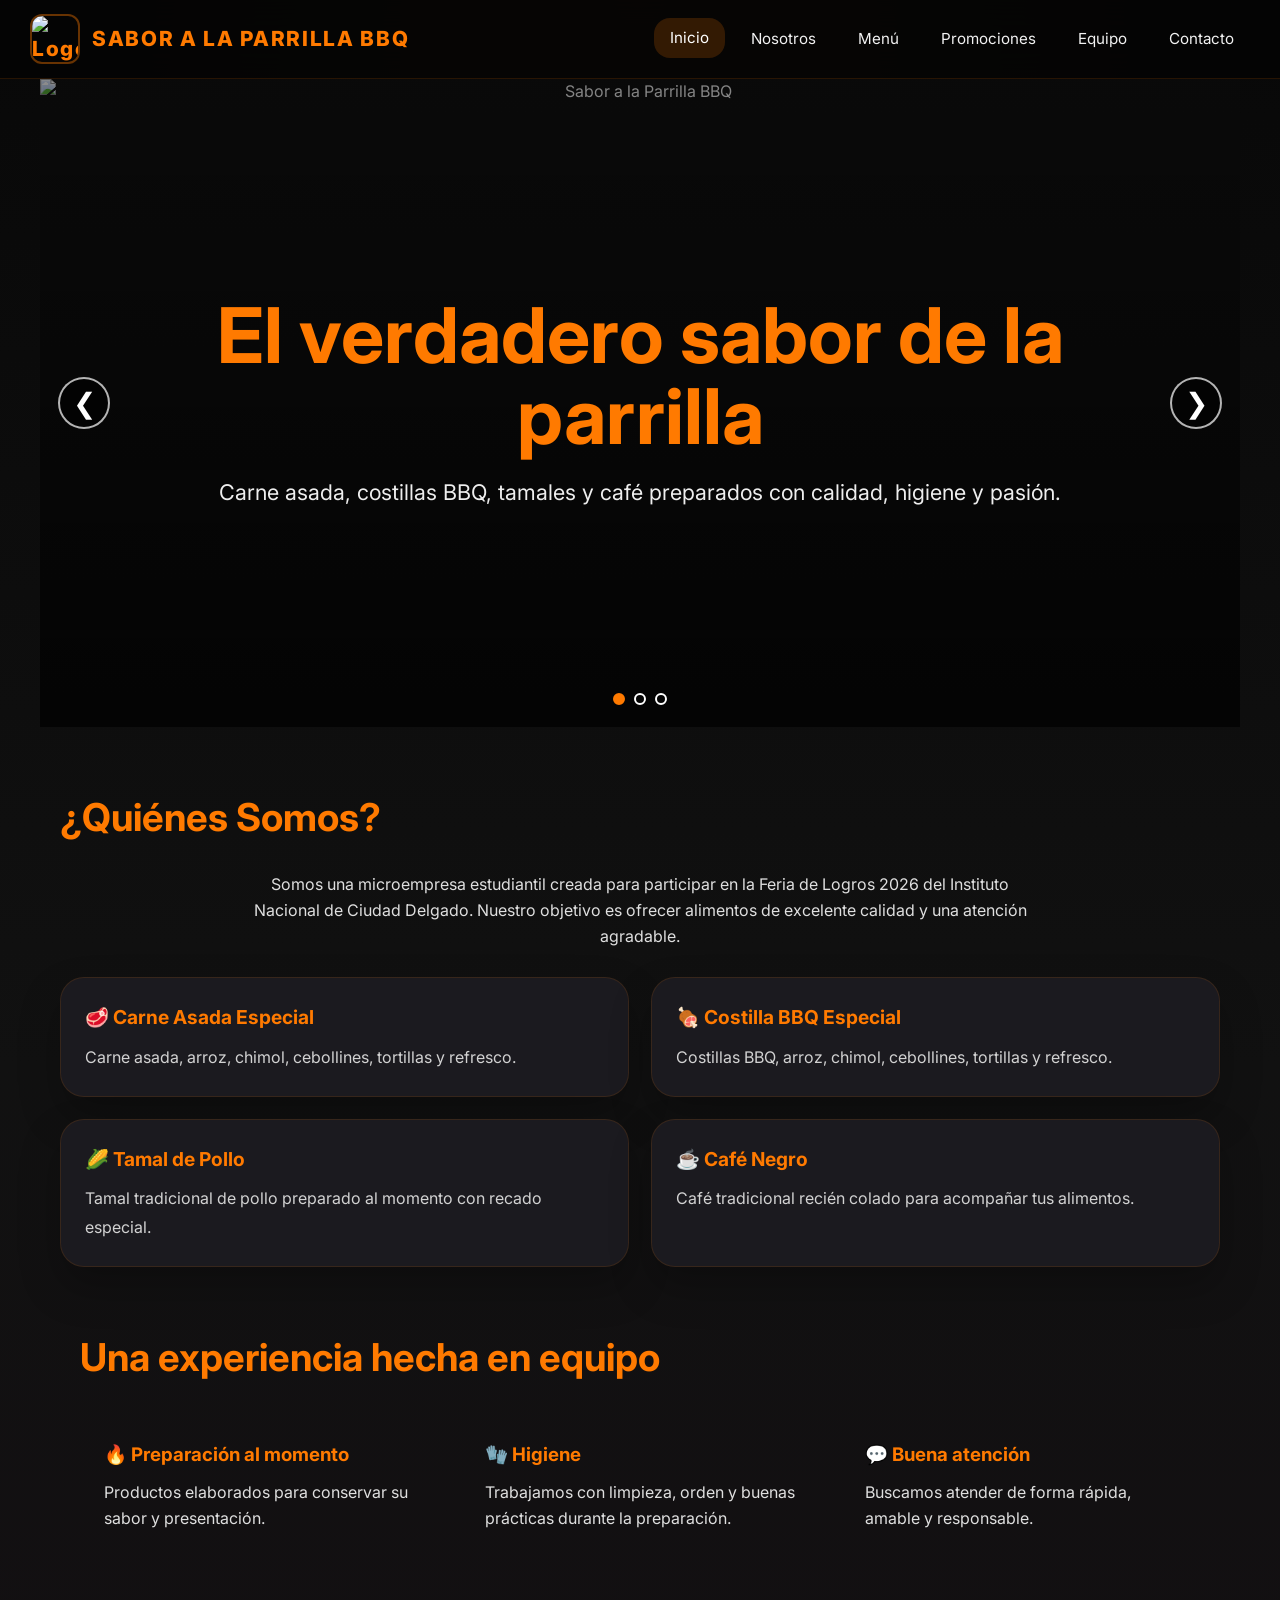
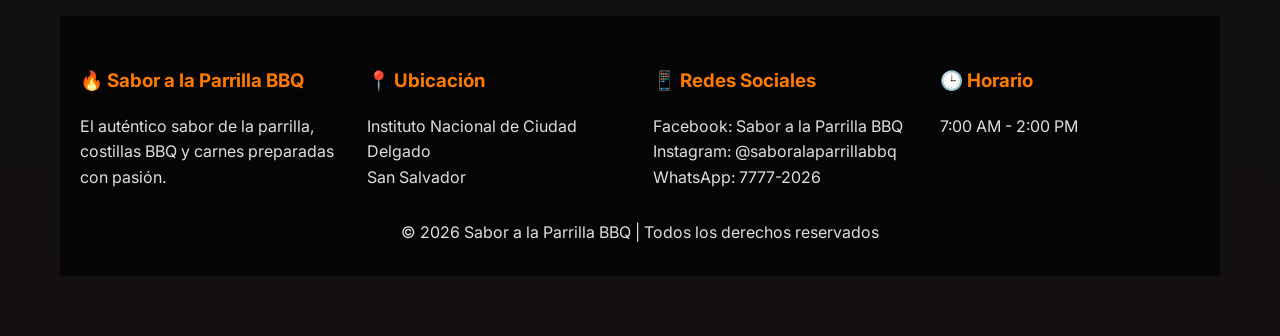
==== index.html @ 65490819 "Update index.html" ====
<!DOCTYPE html>
<html lang="es">
<head>
  <meta charset="UTF-8">
  <meta name="viewport" content="width=device-width, initial-scale=1.0">
  <title>Inicio | Sabor a la Parrilla BBQ</title>
  <link rel="stylesheet" href="./CSS/style.css">
  <link href="https://fonts.googleapis.com/css2?family=Inter:wght@300;400;600;700;800&display=swap" rel="stylesheet">
</head>
<body>

  <!-- ===== HEADER ===== -->
  <header class="reveal">
    <div class="logo">
      <img src="img/logo.png" alt="Logo Sabor a la Parrilla BBQ" />
      SABOR A LA PARRILLA BBQ
    </div>
    <nav>
      <a href="index.html" class="active">Inicio</a>
      <a href="./HTML/Nosotros.html">Nosotros</a>
      <a href="./HTML/Menu.html">Menú</a>
      <a href="./HTML/Promociones.html">Promociones</a>
      <a href="./HTML/Equipo.html">Equipo</a>
      <a href="./HTML/Contacto.html">Contacto</a>
    </nav>
  </header>

  <!-- ===== HERO ===== -->
  <section class="hero-home reveal" id="heroCarrusel" aria-label="Imágenes principales de Sabor a la Parrilla BBQ">
    <div class="hero-slides" aria-hidden="true">
      <img class="hero-slide active" src="img/banner.png" alt="Sabor a la Parrilla BBQ">
      <img class="hero-slide" src="img/carrusel2.png" alt="Platillos de Sabor a la Parrilla BBQ">
      <img class="hero-slide" src="img/carrusel3.png" alt="Especialidades de Sabor a la Parrilla BBQ">
    </div>
    <div class="hero-overlay"></div>

    <button class="hero-arrow hero-prev" type="button" aria-label="Imagen anterior">&#10094;</button>
    <button class="hero-arrow hero-next" type="button" aria-label="Siguiente imagen">&#10095;</button>

    <div class="hero-inner">
      <h1>El verdadero sabor de la parrilla</h1>
      <p>Carne asada, costillas BBQ, tamales y café preparados con calidad, higiene y pasión.</p>
    </div>

    <div class="hero-dots" aria-label="Seleccionar imagen">
      <button type="button" class="hero-dot active" data-slide="0" aria-label="./IMG/Imagen 1"></button>
      <button type="button" class="hero-dot" data-slide="1" aria-label="./IMG/Imagen 2"></button>
      <button type="button" class="hero-dot" data-slide="2" aria-label="./IMG/Imagen 3"></button>
    </div>
  </section>

  <!-- ===== QUIÉNES SOMOS ===== -->
  <section class="seccion reveal">
    <h2>¿Quiénes Somos?</h2>
    <p class="lead">Somos una microempresa estudiantil creada para participar en la Feria de Logros 2026 del Instituto Nacional de Ciudad Delgado. Nuestro objetivo es ofrecer alimentos de excelente calidad y una atención agradable.</p>
    <div class="home-preview">

      <div class="card">
        <h3>🥩 Carne Asada Especial</h3>
        <p>Carne asada, arroz, chimol, cebollines, tortillas y refresco.</p>
      </div>

      <div class="card">
        <h3>🍖 Costilla BBQ Especial</h3>
        <p>Costillas BBQ, arroz, chimol, cebollines, tortillas y refresco.</p>
      </div> 

      <div class="card">
        <h3>🌽 Tamal de Pollo</h3>
        <p>Tamal tradicional de pollo preparado al momento con recado especial.</p>
      </div>

      <div class="card">
        <h3>☕ Café Negro</h3>
        <p>Café tradicional recién colado para acompañar tus alimentos.</p>
      </div>

    </div>

  <!-- ===== EXPERIENCIA ===== -->
  <section class="seccion reveal">
    <h2>Una experiencia hecha en equipo</h2>
    <div class="simple-grid">
      <div class="simple-card">
        <h3>🔥 Preparación al momento</h3>
        <p>Productos elaborados para conservar su sabor y presentación.</p>
      </div>
      <div class="simple-card">
        <h3>🧤 Higiene</h3>
        <p>Trabajamos con limpieza, orden y buenas prácticas durante la preparación.</p>
      </div>
      <div class="simple-card">
        <h3>💬 Buena atención</h3>
        <p>Buscamos atender de forma rápida, amable y responsable.</p>
      </div>
    </div>
  </section>

  <!-- ===== FOOTER ===== -->
  <footer class="reveal">
    <div class="footer-container">
      <div class="footer-section">
        <h3>🔥 Sabor a la Parrilla BBQ</h3>
        <p>El auténtico sabor de la parrilla, costillas BBQ y carnes preparadas con pasión.</p>
      </div>
      <div class="footer-section">
        <h3>📍 Ubicación</h3>
        <p>Instituto Nacional de Ciudad Delgado</p>
        <p>San Salvador</p>
      </div>
      <div class="footer-section">
        <h3>📱 Redes Sociales</h3>
        <p>Facebook: Sabor a la Parrilla BBQ</p>
        <p>Instagram: @saboralaparrillabbq</p>
        <p>WhatsApp: 7777-2026</p>
      </div>
      <div class="footer-section">
        <h3>🕒 Horario</h3>
        <p>7:00 AM - 2:00 PM</p>
      </div>
    </div>
    <div class="footer-bottom">
      <p>© 2026 Sabor a la Parrilla BBQ | Todos los derechos reservados</p>
    </div>
  </footer>

  <script src="js/site.js"></script>

</body>
</html>
---- CSS/style.css ----
/* ============================================
   ESTILOS PARA SABOR A LA PARRILLA BBQ
   ============================================
   Este archivo CSS controla todo el diseño visual de la página
   Aquí definimos colores, layouts, animaciones y responsividad
*/

/* VARIABLES DE COLOR
   Definimos los colores principales aquí para que sea fácil cambiarlos
   --accent es el naranja BBQ que usamos en toda la página */
:root {
  --bg: #0f0f0f;
  --surface: #1b1a1f;
  --surface-strong: #24232b;
  --text: #f2f2f2;
  --accent: #ff7a00;           /* El naranja BBQ principal */
  --accent-soft: rgba(255, 122, 0, 0.18);
  --border: rgba(255, 122, 0, 0.18);
}

/* Limpiamos estilos por defecto de HTML */
* {
  margin: 0;
  padding: 0;
  box-sizing: border-box;
}

/* Scroll suave al hacer click en links internos */
html {
  scroll-behavior: smooth;
}

/* ESTILOS DEL BODY
   Aquí definimos el fondo degradado, la fuente y el color base */
body {
  min-height: 100vh;
  background: radial-gradient(circle at top, rgba(255, 122, 0, 0.12), transparent 28%),
    linear-gradient(180deg, #080808 0%, #111 55%, #130f12 100%);
  color: var(--text);
  font-family: 'Inter', 'Segoe UI', Arial, sans-serif;
  line-height: 1.6;
}

/* Agregamos una capa visual sutil al fondo */
body::before {
  content: "";
  position: fixed;
  inset: 0;
  pointer-events: none;
  background: radial-gradient(circle at center, rgba(255, 255, 255, 0.04), transparent 25%);
  mix-blend-mode: overlay;
}

/* Hacemos que todas las imágenes sean responsivas */
img {
  max-width: 100%;
  display: block;
  height: auto;
}

/* Aseguramos que botones, inputs y textareas hereden la fuente */
button,
input,
textarea,
a {
  font-family: inherit;
}

/* ============================================
   HEADER - La barra de navegación fija arriba
   ============================================
*/
header {
  position: sticky;
  top: 0;
  z-index: 100;
  display: flex;
  justify-content: space-between;
  align-items: center;
  padding: 14px 30px;
  background: rgba(5, 5, 5, 0.92);
  backdrop-filter: blur(18px);  /* El efecto vidrio esmerilado */
  border-bottom: 1px solid rgba(255, 122, 0, 0.14);
}

/* El logo con la imagen y el texto */
.logo {
  display: flex;
  align-items: center;
  gap: 12px;
  font-size: 1.3rem;
  font-weight: 800;
  color: var(--accent);
  letter-spacing: 0.08em;
}

/* Imagen del logo redondeada y con borde naranja */
.logo img {
  width: 50px;
  height: 50px;
  object-fit: cover;
  border-radius: 12px;
  border: 2px solid rgba(255, 122, 0, 0.4);
}

/* Navegación - los links horizontales */
nav {
  display: flex;
  align-items: center;
  gap: 10px;
  flex-wrap: wrap;
}

/* Estilos de los links del menú */
nav a {
  display: inline-flex;
  align-items: center;
  justify-content: center;
  padding: 8px 16px;
  color: var(--text);
  text-decoration: none;
  border-radius: 16px;
  transition: transform 0.25s ease, background 0.25s ease, color 0.25s ease;
  font-size: 0.95rem;
  cursor: pointer;
  background: none;
  border: none;
}

/* Efecto hover en los links: se ponen naranjas y suben un poquito */
nav a:hover,
nav a.active {
  color: #fff;
  background: rgba(255, 122, 0, 0.18);
  transform: translateY(-1px);
}

/* ============================================
   SECCIONES - Los apartados principales
   ============================================
*/
section {
  width: min(1200px, 100%);
  margin: 0 auto;
  padding: 60px 20px;
}

/* Todos los títulos h2 con el color naranja */
.seccion h2,
.platillos h2,
.bebidas h2,
.equipo h2,
.nosotros h2,
.valores h2,
.redes h2 {
  color: var(--accent);
  margin-bottom: 24px;
  font-size: clamp(2rem, 3vw, 3rem);
}

.seccion p,
.hero p,
.banner p,
.texto p,
.info p {
  color: #dfdfdf;
}

/* ============================================
   BANNER - Los encabezados de cada página
   ============================================
   El banner tiene una imagen de fondo con un overlay oscuro
   para que el texto blanco se vea bien encima */
.banner {
  min-height: 40vh;
  background: linear-gradient(180deg, rgba(0, 0, 0, 0.4), rgba(0, 0, 0, 0.75)), var(--surface);
  padding: 60px 20px;
  display: flex;
  flex-direction: column;
  align-items: center;
  justify-content: center;
  text-align: center;
  border-radius: 0 0 24px 24px;
}

.banner h1 {
  color: var(--accent);
  font-size: clamp(2.6rem, 5vw, 4rem);
  margin-bottom: 16px;
}

.banner p {
  color: #ddd;
  max-width: 760px;
  margin: 0 auto;
  font-size: 1.15rem;
}

.banner img {
  max-width: 180px;
  margin-bottom: 18px;
  border-radius: 16px;
}

/* ============================================
   PRODUCTOS/CARDS - Las tarjetas de menú
   ============================================
   Usamos Grid para que se acomoden automáticamente */
.productos,
.contenedor,
.contenedor-bebidas,
.valores-grid,
.equipo .cards,
.reseñas-grid {
  display: grid;
  gap: 22px;
  margin-top: 30px;
}

.productos,
.reseñas-grid {
  grid-template-columns: repeat(2, minmax(0, 1fr));
}

.contenedor,
.contenedor-bebidas,
.valores-grid,
.equipo .cards {
  grid-template-columns: repeat(auto-fit, minmax(240px, 1fr));
}

.card,
.persona,
.review-card,
.info,
.formulario,
.caja,
.bebida-card {
  background: var(--surface);
  border: 1px solid rgba(255, 122, 0, 0.12);
  border-radius: 24px;
  box-shadow: 0 20px 40px rgba(0, 0, 0, 0.25);
  overflow: hidden;
  transition: transform 0.3s ease, border-color 0.3s ease, box-shadow 0.3s ease;
}

.card:hover,
.persona:hover,
.review-card:hover,
.bebida-card:hover,
.info:hover,
.formulario:hover,
.caja:hover {
  transform: translateY(-8px);
  border-color: rgba(255, 122, 0, 0.3);
}

.card img,
.bebida-card img {
  width: 100%;
  height: 200px;
  object-fit: cover;
}

.card-contenido,
.nosotros-texto,
.texto,
.info,
.formulario,
.caja {
  padding: 20px;
}

.card h3,
.persona h3,
.review-card h3,
.bebida-card h3 {
  margin-bottom: 10px;
  color: var(--accent);
  font-size: 1.2rem;
}

.card p,
.persona p,
.review-card p,
.bebida-card p,
.info p,
.formulario p,
.caja p {
  color: #d2d2d2;
  line-height: 1.8;
}

.card span,
.bebida-card span {
  color: var(--accent);
  font-weight: 700;
  display: block;
  margin-top: 12px;
}

.persona {
  padding: 28px;
  text-align: center;
}

/* ===== NOSOTROS ===== */
.nosotros-contenido,
.texto {
  max-width: 920px;
  margin: 0 auto;
  text-align: left;
}

.nosotros-texto h3,
.texto h2,
.texto h3,
.caja h2 {
  color: var(--accent);
  margin-bottom: 18px;
}

.valores-lista {
  list-style: none;
  margin-top: 18px;
}

.valores-lista li {
  background: rgba(255, 122, 0, 0.07);
  padding: 16px 18px;
  margin-bottom: 12px;
  border-left: 4px solid var(--accent);
  border-radius: 12px;
}

/* ===== EQUIPO - Grid 2x2 ===== */
.cards-grid {
  display: grid;
  grid-template-columns: repeat(2, 1fr);
  gap: 26px;
  margin-top: 30px;
  max-width: 900px;
  margin-left: auto;
  margin-right: auto;
}

.cards-grid .card {
  background: var(--surface);
  border: 1px solid rgba(255, 122, 0, 0.12);
  border-radius: 24px;
  box-shadow: 0 20px 40px rgba(0, 0, 0, 0.25);
  overflow: hidden;
  transition: transform 0.3s ease, border-color 0.3s ease, box-shadow 0.3s ease;
  padding-bottom: 24px;
  text-align: center;
}

.cards-grid .card:hover {
  transform: translateY(-8px);
  border-color: rgba(255, 122, 0, 0.3);
}

.cards-grid .card img {
  width: 100%;
  height: 260px;
  object-fit: cover;
}

.cards-grid .card h3 {
  color: var(--accent);
  font-size: 1.2rem;
  margin: 16px 16px 8px 16px;
}

.cards-grid .card p {
  color: #d2d2d2;
  padding: 0 16px 16px 16px;
  line-height: 1.6;
}

/* ===== RESPONSIVE ===== */
@media (max-width: 760px) {
  .cards-grid {
    grid-template-columns: 1fr 1fr;
    gap: 16px;
  }
}

@media (max-width: 480px) {
  .cards-grid {
    grid-template-columns: 1fr;
    gap: 20px;
  }
}

/* ===== CONTACTO ===== */
.contacto {
  display: grid;
  grid-template-columns: repeat(2, minmax(280px, 1fr));
  gap: 30px;
  align-items: start;
  padding: 70px 20px;
}

.contacto h2 {
  text-align: left;
}

.formulario input,
.formulario textarea {
  width: 100%;
  background: rgba(255, 255, 255, 0.05);
  border: 1px solid rgba(255, 255, 255, 0.08);
  border-radius: 16px;
  padding: 16px;
  color: #eee;
  margin-top: 16px;
  outline: none;
  transition: border-color 0.25s ease, transform 0.25s ease;
}

.formulario textarea {
  min-height: 150px;
  resize: vertical;
}

.formulario input:focus,
.formulario textarea:focus {
  border-color: var(--accent);
  box-shadow: 0 0 0 4px rgba(255, 122, 0, 0.1);
  transform: translateY(-1px);
}

.formulario button {
  width: 100%;
  margin-top: 24px;
  border: none;
  background: var(--accent);
  color: #111;
  padding: 16px;
  font-size: 1rem;
  border-radius: 999px;
  cursor: pointer;
  transition: transform 0.25s ease, background 0.25s ease;
}

.formulario button:hover {
  background: #ff9d32;
  transform: translateY(-2px);
}

/* ===== REDES SOCIALES ===== */
.redes {
  padding: 70px 20px;
  text-align: center;
}

.social {
  display: flex;
  justify-content: center;
  flex-wrap: wrap;
  gap: 20px;
}

.social img {
  width: 60px;
  height: 60px;
  object-fit: cover;
  border-radius: 16px;
  border: 2px solid rgba(255, 122, 0, 0.18);
  transition: transform 0.25s ease, filter 0.25s ease;
}

.social img:hover {
  transform: translateY(-4px) scale(1.05);
  filter: drop-shadow(0 20px 35px rgba(255, 122, 0, 0.25));
}

/* ===== MAPA ===== */
.mapa-boton {
  text-align: center;
  margin: 40px 0 20px;
}

#btnMostrarUbicacion {
  background: transparent;
  border: 2px solid var(--accent);
  color: var(--text);
  padding: 14px 30px;
  border-radius: 999px;
  cursor: pointer;
  transition: background 0.25s ease, transform 0.25s ease;
}

#btnMostrarUbicacion:hover {
  background: var(--accent-soft);
  transform: translateY(-2px);
}

.mapa-oculto {
  display: none;
  width: 100%;
  max-width: 980px;
  margin: 0 auto 60px;
  border-radius: 24px;
  overflow: hidden;
  box-shadow: 0 25px 60px rgba(0, 0, 0, 0.28);
}

.mapa-oculto.visible {
  display: block;
  animation: fadeInUp 0.55s ease both;
}

/* ===== FOOTER ===== */
footer {
  background: #050505;
  padding: 50px 20px 30px;
}

.footer-container {
  display: grid;
  grid-template-columns: repeat(auto-fit, minmax(200px, 1fr));
  gap: 26px;
}

.footer-section h3 {
  color: var(--accent);
  margin-bottom: 18px;
}

.footer-bottom {
  margin-top: 30px;
  color: #8f8f8f;
  text-align: center;
}

/* ============================================
   ANIMACIONES - Los efectos de entrada
   ============================================
   Cuando haces scroll, las secciones aparecen con una animación suave */
.reveal {
   opacity: 1;
   transform: none;
   transition: opacity 0.8s ease, transform 0.8s ease;
}

.reveal.visible {
  opacity: 1;
  transform: translateY(0);
}

/* Animación de entrada desde arriba */
@keyframes fadeInDown {
  from {
    opacity: 0;
    transform: translateY(-20px);
  }
  to {
    opacity: 1;
    transform: translateY(0);
  }
}

/* Animación de entrada desde abajo */
@keyframes fadeInUp {
  from {
    opacity: 0;
    transform: translateY(20px);
  }
  to {
    opacity: 1;
    transform: translateY(0);
  }
}

/* ============================================
   RESPONSIVE - Para que se vea bien en móvil
   ============================================
*/
@media (max-width: 980px) {
  header {
    padding: 14px 20px;
  }
  nav {
    justify-content: center;
  }
  .contacto,
  .nosotros,
  .mision-vision,
  .platillos,
  .bebidas,
  .equipo .cards,
  .valores-grid {
    grid-template-columns: 1fr;
  }
}

@media (max-width: 760px) {
  .hero {
    min-height: 50vh;
    padding: 40px 16px;
  }
  .hero-text h1 {
    font-size: 2.8rem;
  }
  .slides img {
    height: 320px;
  }
  .productos,
  .reseñas-grid {
    grid-template-columns: 1fr;
  }
}

@media (max-width: 560px) {
  section {
    padding: 40px 16px;
  }
  .hero-text h1 {
    font-size: 2.2rem;
  }
  nav a {
    padding: 6px 10px;
    font-size: 0.85rem;
  }
  .footer-container {
    grid-template-columns: 1fr;
  }
}


/* ============================================
   PROMOCIONES - Estilos para la página de ofertas
   ============================================
*/

.promocion-destacada {
  background: linear-gradient(135deg, rgba(255, 122, 0, 0.15), rgba(255, 122, 0, 0.05));
  border: 2px solid var(--accent);
  border-radius: 24px;
  padding: 30px;
  margin-bottom: 30px;
  text-align: center;
}

.promocion-destacada h2 {
  color: var(--accent);
  font-size: 2rem;
}

.precio-oferta {
  font-size: 2rem;
  font-weight: 800;
  color: #ff6b6b;
}

.precio-original {
  font-size: 1.2rem;
  color: #888;
  text-decoration: line-through;
  margin-right: 12px;
}

.ahorro {
  display: inline-block;
  background: #ff6b6b;
  color: #fff;
  padding: 4px 14px;
  border-radius: 30px;
  font-weight: 700;
  font-size: 0.9rem;
  margin-left: 10px;
}

/* Combos Grid */
.combos-grid {
  display: grid;
  grid-template-columns: repeat(auto-fit, minmax(260px, 1fr));
  gap: 24px;
  margin-top: 30px;
}

.combo-card {
  background: var(--surface);
  border: 1px solid rgba(255, 122, 0, 0.2);
  border-radius: 24px;
  overflow: hidden;
  transition: transform 0.3s ease, border-color 0.3s ease;
  padding-bottom: 20px;
}

.combo-card:hover {
  transform: translateY(-8px);
  border-color: var(--accent);
}

.combo-card img {
  width: 100%;
  height: 220px;
  object-fit: cover;
}

.combo-card .combo-contenido {
  padding: 20px;
}

.combo-card h3 {
  color: var(--accent);
  font-size: 1.3rem;
  margin-bottom: 8px;
}

.combo-card .incluye {
  color: #aaa;
  font-size: 0.9rem;
  margin: 8px 0;
}

.combo-card .incluye span {
  display: inline-block;
  background: rgba(255, 122, 0, 0.12);
  padding: 2px 12px;
  border-radius: 20px;
  margin: 3px 4px;
  font-size: 0.8rem;
}

.combo-card .precio-oferta {
  font-size: 1.4rem;
}

/* Ofertas Grid */
.ofertas-grid {
  display: grid;
  grid-template-columns: repeat(auto-fit, minmax(200px, 1fr));
  gap: 20px;
  margin-top: 30px;
}

.oferta-item {
  background: var(--surface);
  border: 1px solid rgba(255, 122, 0, 0.12);
  border-radius: 20px;
  padding: 24px;
  text-align: center;
  transition: transform 0.3s ease, border-color 0.3s ease;
  position: relative;
  overflow: hidden;
}

.oferta-item:hover {
  transform: translateY(-6px);
  border-color: var(--accent);
}

.oferta-etiqueta {
  display: inline-block;
  background: var(--accent);
  color: #111;
  padding: 4px 14px;
  border-radius: 30px;
  font-weight: 700;
  font-size: 0.85rem;
  margin-bottom: 12px;
}

.oferta-item h3 {
  color: var(--accent);
  font-size: 1.1rem;
  margin-bottom: 6px;
}

.oferta-item p {
  color: #aaa;
  font-size: 0.95rem;
}

.oferta-item .precio-oferta {
  font-size: 1.2rem;
}

/* Botón de ordenar en promociones */
.btn-ordenar {
  background: var(--accent);
  color: #111;
  border: none;
  padding: 14px 30px;
  font-size: 1.1rem;
  font-weight: 700;
  border-radius: 999px;
  cursor: pointer;
  transition: transform 0.25s ease, background 0.25s ease;
  display: inline-block;
  text-decoration: none;
}

.btn-ordenar:hover {
  background: #ff9d32;
  transform: scale(1.03);
}

/* ===== RESPONSIVE ===== */
@media (max-width: 760px) {
  .combos-grid {
    grid-template-columns: 1fr 1fr;
  }
  .ofertas-grid {
    grid-template-columns: 1fr 1fr;
  }
}

@media (max-width: 480px) {
  .combos-grid {
    grid-template-columns: 1fr;
  }
  .ofertas-grid {
    grid-template-columns: 1fr;
  }
  .promocion-destacada {
    padding: 20px;
  }
  .precio-oferta {
    font-size: 1.5rem;
  }
}
/* ==========================================================
   CARRUSEL PRINCIPAL DEL INICIO
   ========================================================== */
.hero-home {
  min-height: 72vh;
  padding: 80px 70px;
  position: relative;
  overflow: hidden;
  display: flex;
  align-items: center;
  justify-content: center;
  text-align: center;
  isolation: isolate;
  background: #111;
}
.hero-slides, .hero-overlay {
  position: absolute;
  inset: 0;
}
.hero-slides { z-index: -3; }
.hero-slide {
  position: absolute;
  inset: 0;
  width: 100%;
  height: 100%;
  object-fit: cover;
  opacity: 0;
  transition: opacity .6s ease;
  pointer-events: none;
}
.hero-slide.active { opacity: 1; }
.hero-overlay {
  z-index: -2;
  background: linear-gradient(180deg, rgba(0,0,0,.45), rgba(0,0,0,.78));
}
.hero-home .hero-inner { position: relative; z-index: 2; max-width: 900px; }
.hero-home h1 {
  font-size: clamp(2.7rem, 6vw, 5.2rem);
  color: var(--accent);
  line-height: 1.05;
  margin-bottom: 18px;
}
.hero-home p { font-size: clamp(1.05rem, 2vw, 1.35rem); color: #eee; }
.hero-arrow {
  position: absolute;
  z-index: 4;
  top: 50%;
  transform: translateY(-50%);
  width: 52px;
  height: 52px;
  border: 2px solid rgba(255,255,255,.7);
  border-radius: 50%;
  background: rgba(0,0,0,.45);
  color: #fff;
  font-size: 28px;
  line-height: 1;
  cursor: pointer;
  display: flex;
  align-items: center;
  justify-content: center;
  transition: .2s ease;
}
.hero-arrow:hover { background: var(--accent); color: #111; transform: translateY(-50%) scale(1.06); }
.hero-prev { left: 18px; }
.hero-next { right: 18px; }
.hero-dots {
  position: absolute;
  z-index: 4;
  left: 50%;
  bottom: 22px;
  transform: translateX(-50%);
  display: flex;
  gap: 9px;
}
.hero-dot {
  width: 12px;
  height: 12px;
  padding: 0;
  border: 2px solid #fff;
  border-radius: 50%;
  background: transparent;
  cursor: pointer;
}
.hero-dot.active { background: var(--accent); border-color: var(--accent); }

/* ==========================================================
   UNIFICADO DEL PROYECTO - HOME / NOSOTROS / MENÚ / EQUIPO
   ========================================================== */
.info-grid {
  display:grid; grid-template-columns:repeat(2,minmax(0,1fr)); gap:22px; margin-top:25px;
}
.info-grid .caja, .simple-card { padding: 24px; }
.simple-grid { display:grid; grid-template-columns:repeat(auto-fit,minmax(240px,1fr)); gap:22px; margin-top:28px; }
.simple-card h3 { color:var(--accent); margin-bottom:10px; }
.btn-row { display:flex; gap:12px; justify-content:center; flex-wrap:wrap; margin-top:28px; }
.page-title { text-align:center; margin-bottom:12px; color:var(--accent); }
.lead { text-align:center; max-width:780px; margin:0 auto; color:#d7d7d7; }
.equipo-fotos { display:grid; grid-template-columns:repeat(4,minmax(0,1fr)); gap:22px; margin-top:28px; }
.equipo-fotos .persona { padding-bottom:20px; text-align:center; }
.equipo-fotos .persona img { width:100%; height:250px; object-fit:cover; }
.equipo-fotos .persona .persona-texto { padding:18px; }
.equipo-fotos .persona h3 { color:var(--accent); margin-bottom:6px; }
/* Menu */
.menu-grid { display:grid; grid-template-columns:repeat(auto-fit,minmax(250px,1fr)); gap:22px; margin-top:28px; }
.menu-card { background:var(--surface); border:1px solid rgba(255,122,0,.12); border-radius:24px; overflow:hidden; box-shadow:0 20px 40px rgba(0,0,0,.25); transition:.3s; }
.menu-card:hover { transform:translateY(-8px); border-color:rgba(255,122,0,.3); }
.menu-card img { width:100%; height:230px; object-fit:cover; }
.menu-card .menu-body { padding:20px; text-align:center; }
.menu-card h3 { color:var(--accent); margin-bottom:10px; }
.menu-card p { color:#d2d2d2; min-height:52px; }
.menu-card .precio { display:block; color:var(--accent); font-size:1.35rem; font-weight:800; margin:14px 0; }
.carrito-panel { background:var(--surface); padding:28px; margin:40px auto; width:min(1000px,92%); border-radius:24px; box-shadow:0 20px 40px rgba(0,0,0,.25); }
.lista-carrito { display:grid; gap:12px; margin:20px 0; }
.item-carrito { background:var(--surface-strong); border-radius:16px; padding:14px 16px; display:flex; justify-content:space-between; align-items:center; gap:15px; }
.item-carrito p { color:#bbb; margin-top:4px; }
.item-carrito .eliminar-btn { background:#3a1c1c; color:#ffb3b3; border:1px solid #743535; padding:8px 12px; border-radius:999px; cursor:pointer; }
.carrito-total { text-align:right; font-size:1.25rem; font-weight:800; color:var(--accent); }
.carrito-botones { display:flex; justify-content:flex-end; gap:12px; flex-wrap:wrap; margin-top:20px; }
.factura, .modal-envio { display:none; }
.factura.activo { display:block; position:fixed; inset:6% 50% auto auto; transform:translateX(50%); width:min(680px,92%); max-height:82vh; overflow:auto; background:#fff; color:#111; padding:28px; border-radius:22px; z-index:2000; box-shadow:0 30px 80px rgba(0,0,0,.55); }
.modal-envio.activo { display:flex; position:fixed; inset:0; align-items:center; justify-content:center; background:rgba(0,0,0,.72); z-index:1900; padding:20px; }
.form-envio { width:min(560px,100%); background:var(--surface); color:var(--text); padding:26px; border-radius:24px; }
.form-group { margin-top:16px; }
.form-group label { display:block; margin-bottom:7px; color:#ddd; }
.form-envio input, .form-envio textarea { width:100%; padding:13px 14px; border-radius:14px; border:1px solid rgba(255,255,255,.08); background:rgba(255,255,255,.05); color:#fff; }
.form-envio textarea { min-height:120px; resize:vertical; }
.form-botones { display:flex; gap:10px; justify-content:flex-end; margin-top:20px; flex-wrap:wrap; }
.cerrar-form-btn { background:#3a3a3a; color:#fff; }
.cerrar-btn { margin-top:20px; }
/* Home sections */
.home-preview { display:grid; grid-template-columns:repeat(2,minmax(0,1fr)); gap:22px; margin-top:28px; }
.home-preview .card { padding:24px; }
.home-cta { text-align:center; }
@media (max-width:980px){ .equipo-fotos{grid-template-columns:repeat(2,minmax(0,1fr));} .info-grid,.home-preview{grid-template-columns:1fr;} }
@media (max-width:760px){ header{padding:12px 16px; flex-direction:column; gap:10px;} .logo{font-size:1rem;} nav{justify-content:center;} .equipo-fotos{grid-template-columns:1fr;} }
@media print {
  body * { visibility:hidden; }
  .factura, .factura * { visibility:visible; }
  .factura { position:static; transform:none; width:100%; max-height:none; box-shadow:none; }
}


@media (max-width: 600px) {
  .hero-home { min-height: 68vh; padding: 70px 62px 70px; }
  .hero-arrow { width: 44px; height: 44px; font-size: 22px; }
  .hero-prev { left: 10px; }
  .hero-next { right: 10px; }
}
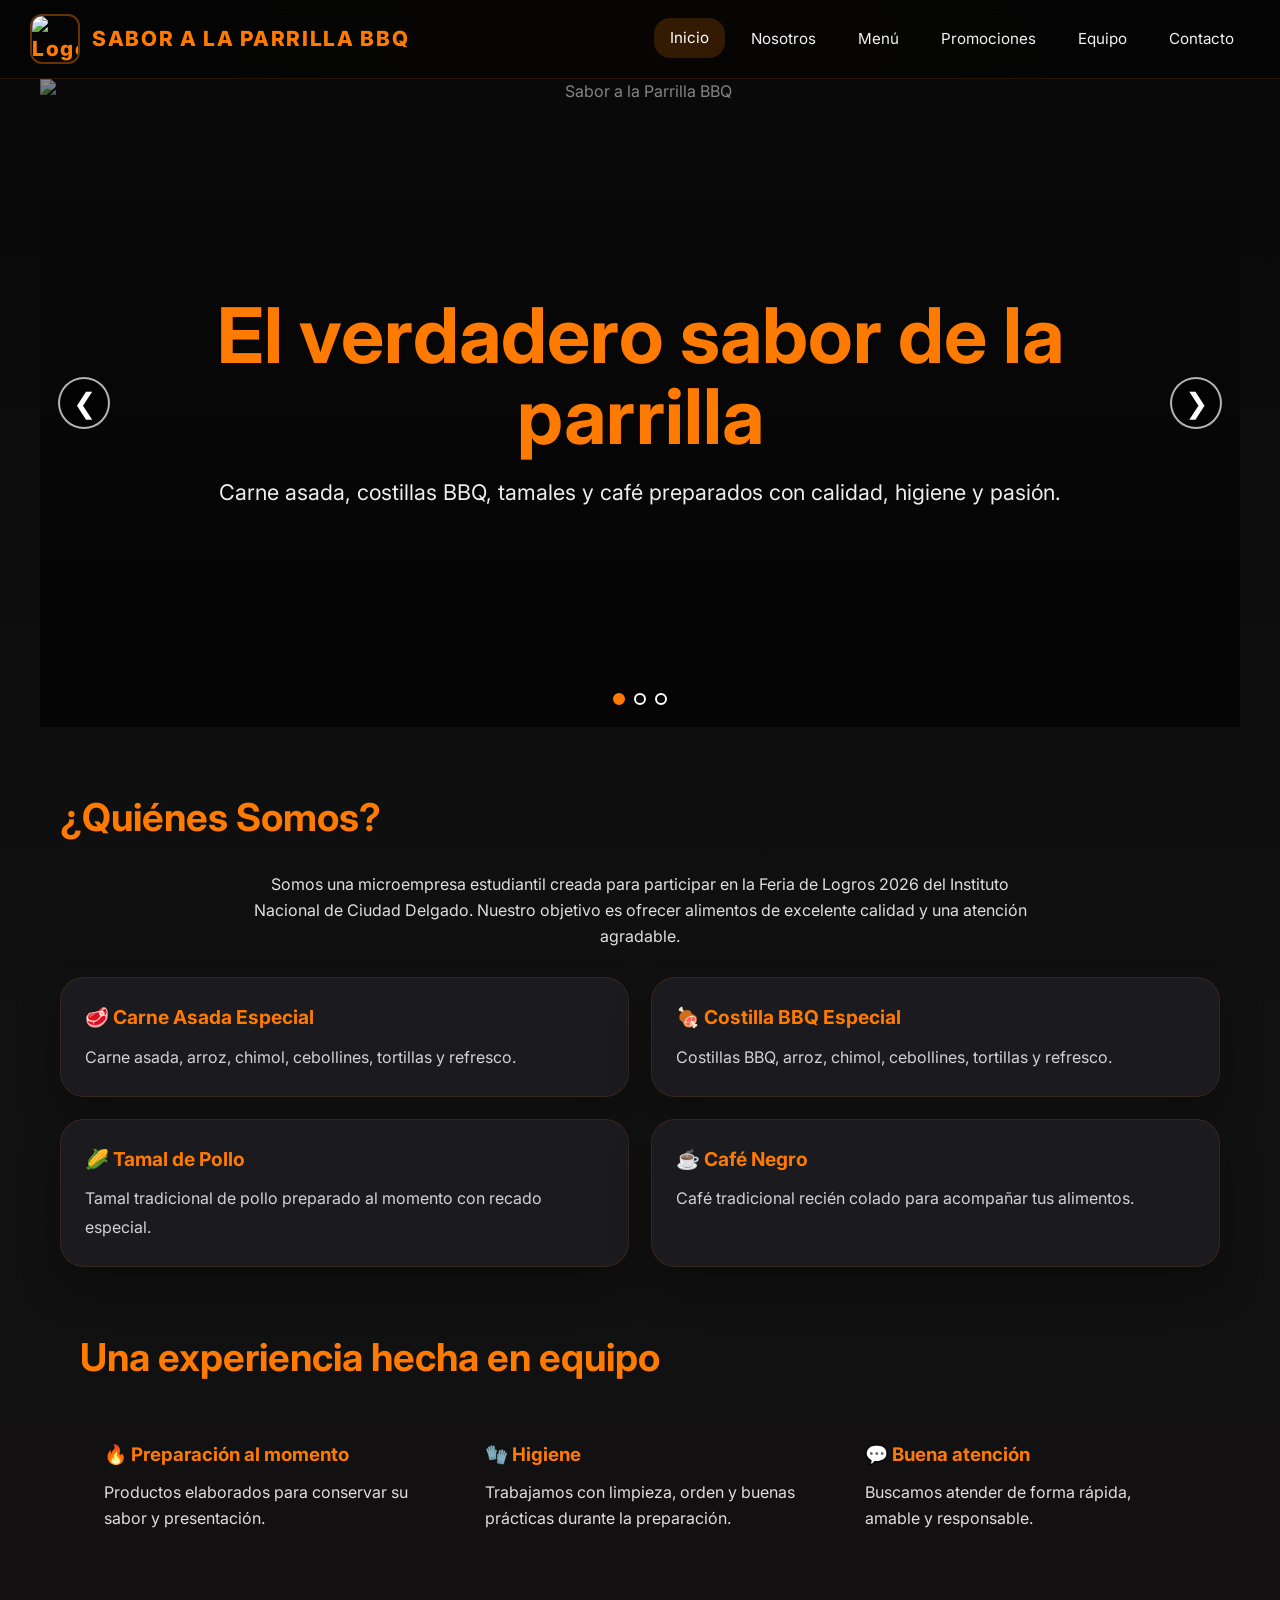
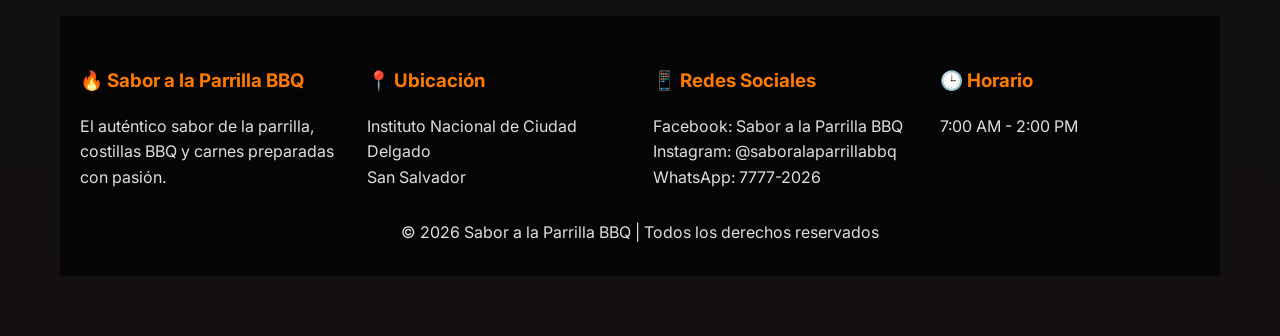
==== commit 27fbd38c: "Update script source path to use './JS/'" ====
--- a/index.html
+++ b/index.html
@@ -124,7 +124,7 @@
     </div>
   </footer>
 
-  <script src="js/site.js"></script>
+  <script src="./JS/site.js"></script>
 
 </body>
 </html>
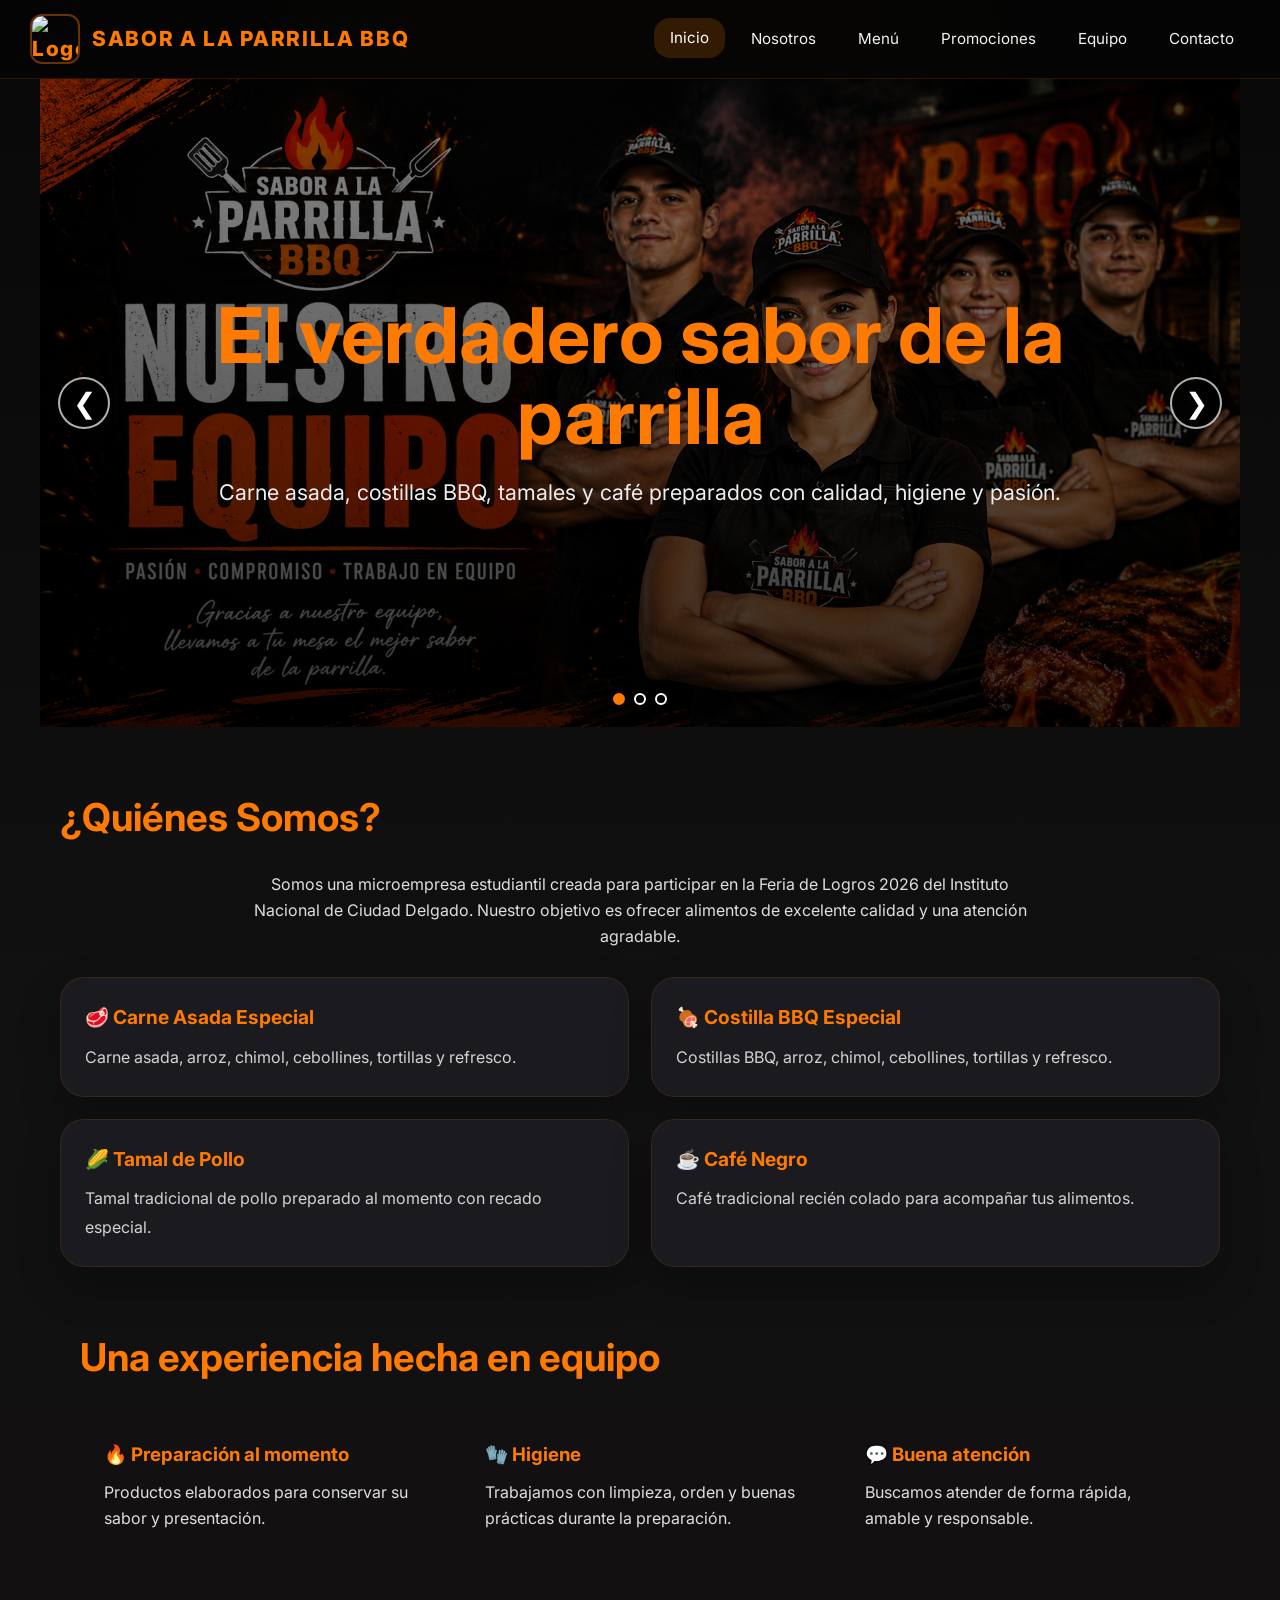
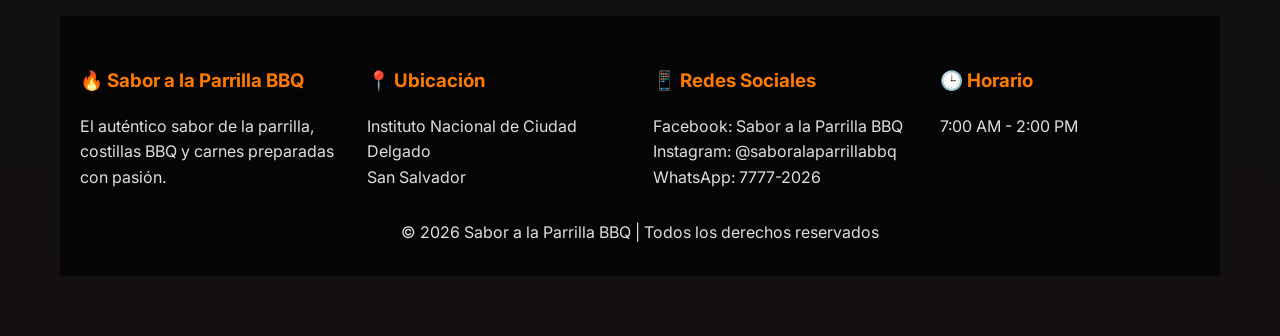
==== commit 3927c56f: "Update index.html" ====
--- a/index.html
+++ b/index.html
@@ -28,9 +28,9 @@
   <!-- ===== HERO ===== -->
   <section class="hero-home reveal" id="heroCarrusel" aria-label="Imágenes principales de Sabor a la Parrilla BBQ">
     <div class="hero-slides" aria-hidden="true">
-      <img class="hero-slide active" src="img/banner.png" alt="Sabor a la Parrilla BBQ">
-      <img class="hero-slide" src="img/carrusel2.png" alt="Platillos de Sabor a la Parrilla BBQ">
-      <img class="hero-slide" src="img/carrusel3.png" alt="Especialidades de Sabor a la Parrilla BBQ">
+      <img class="hero-slide active" src="../IMG/banner.png" alt="Sabor a la Parrilla BBQ">
+      <img class="hero-slide" src="../IMG/carrusel2.png" alt="Platillos de Sabor a la Parrilla BBQ">
+      <img class="hero-slide" src="../IMG/carrusel3.png" alt="Especialidades de Sabor a la Parrilla BBQ">
     </div>
     <div class="hero-overlay"></div>
 
@@ -44,8 +44,8 @@
 
     <div class="hero-dots" aria-label="Seleccionar imagen">
       <button type="button" class="hero-dot active" data-slide="0" aria-label="./IMG/Imagen 1"></button>
-      <button type="button" class="hero-dot" data-slide="1" aria-label="./IMG/Imagen 2"></button>
-      <button type="button" class="hero-dot" data-slide="2" aria-label="./IMG/Imagen 3"></button>
+      <button type="button" class="hero-dot" data-slide="1" aria-label="../IMG/Imagen 2"></button>
+      <button type="button" class="hero-dot" data-slide="2" aria-label="../IMG/Imagen 3"></button>
     </div>
   </section>
 
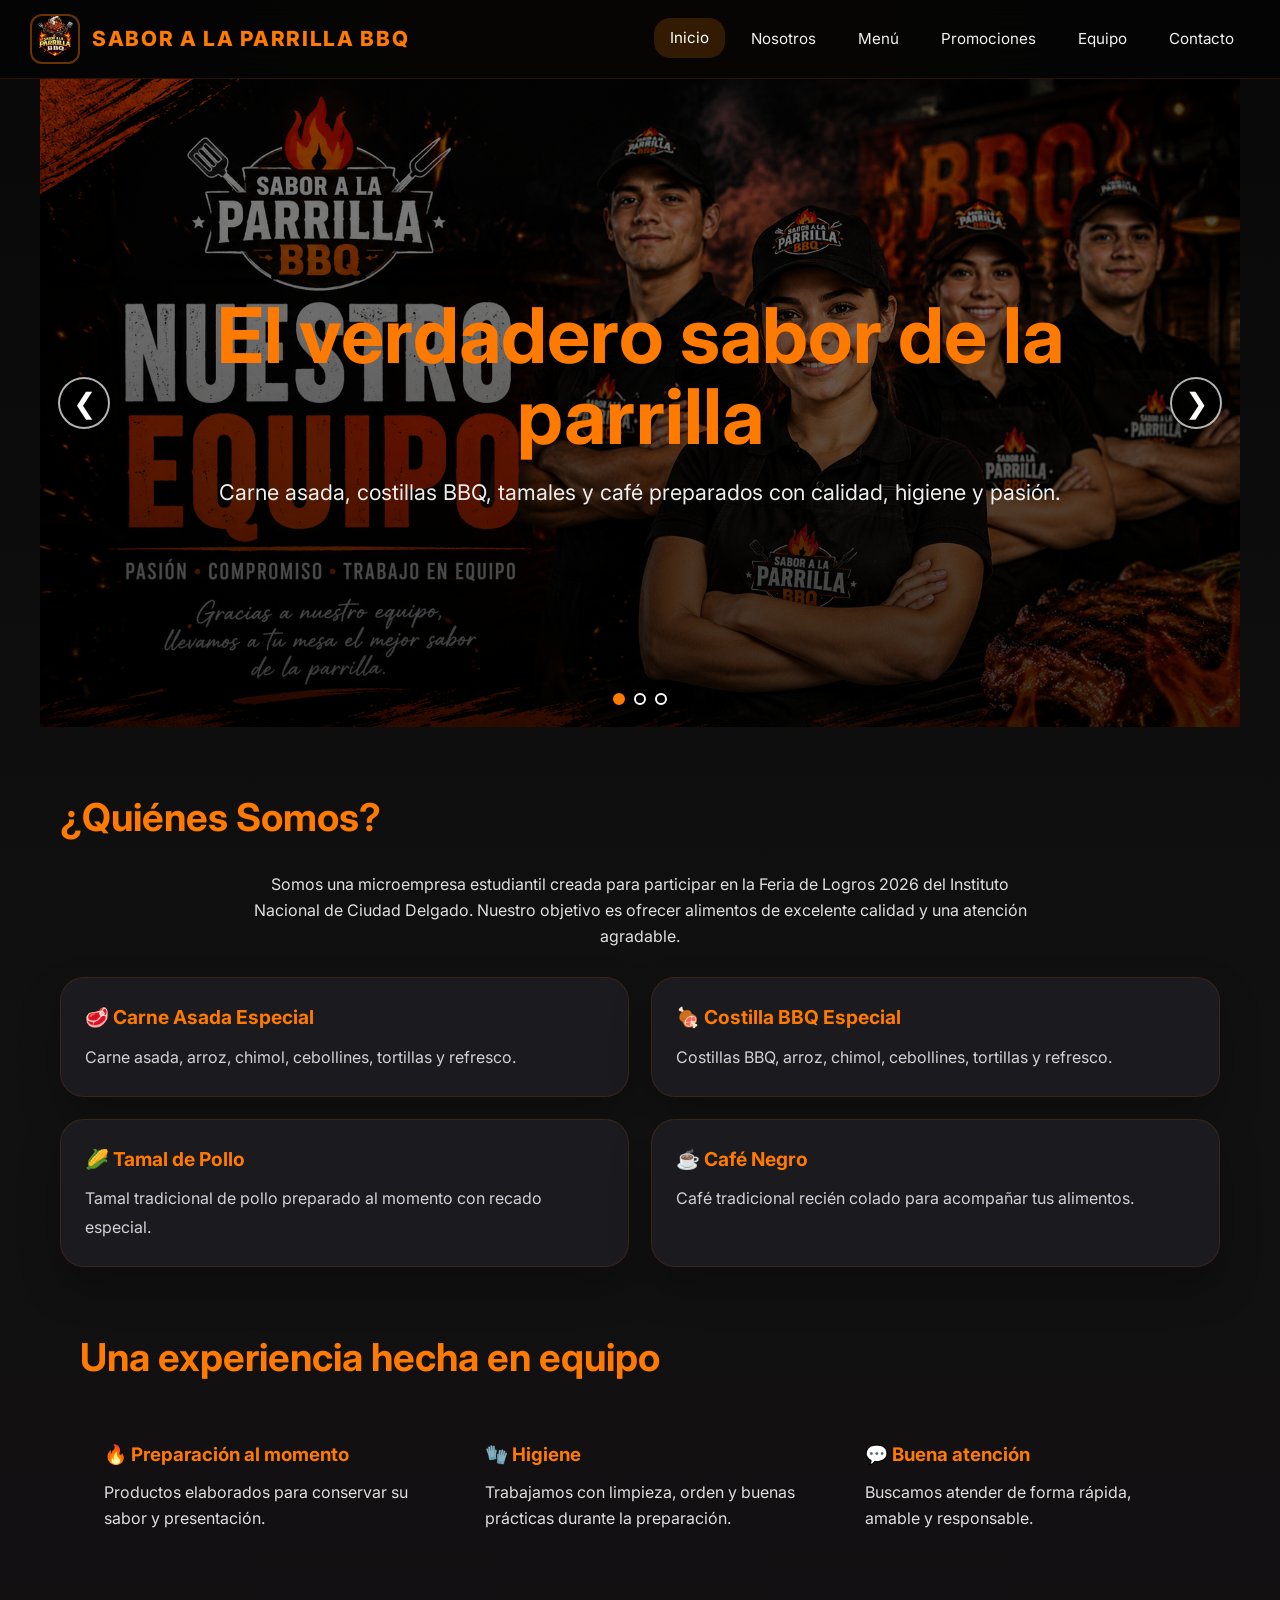
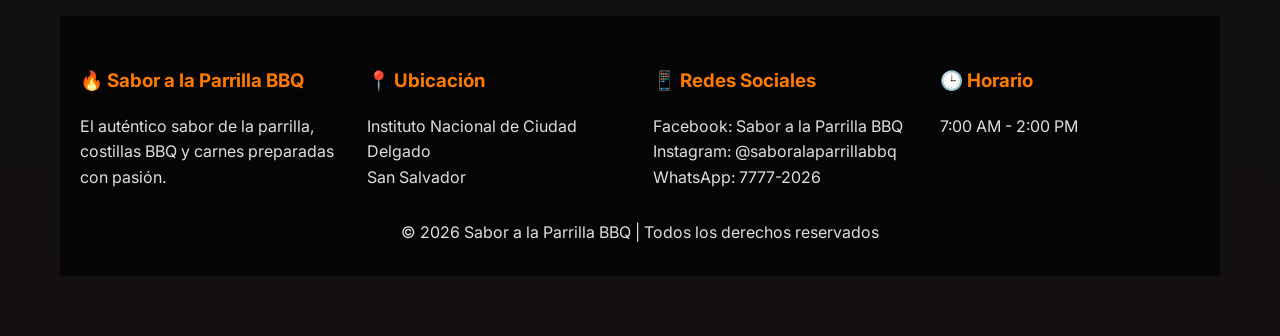
==== commit 25e3bbc4: "Update index.html" ====
--- a/index.html
+++ b/index.html
@@ -12,7 +12,7 @@
   <!-- ===== HEADER ===== -->
   <header class="reveal">
     <div class="logo">
-      <img src="img/logo.png" alt="Logo Sabor a la Parrilla BBQ" />
+      <img src="../IMG/logo.png" alt="Logo Sabor a la Parrilla BBQ" />
       SABOR A LA PARRILLA BBQ
     </div>
     <nav>
